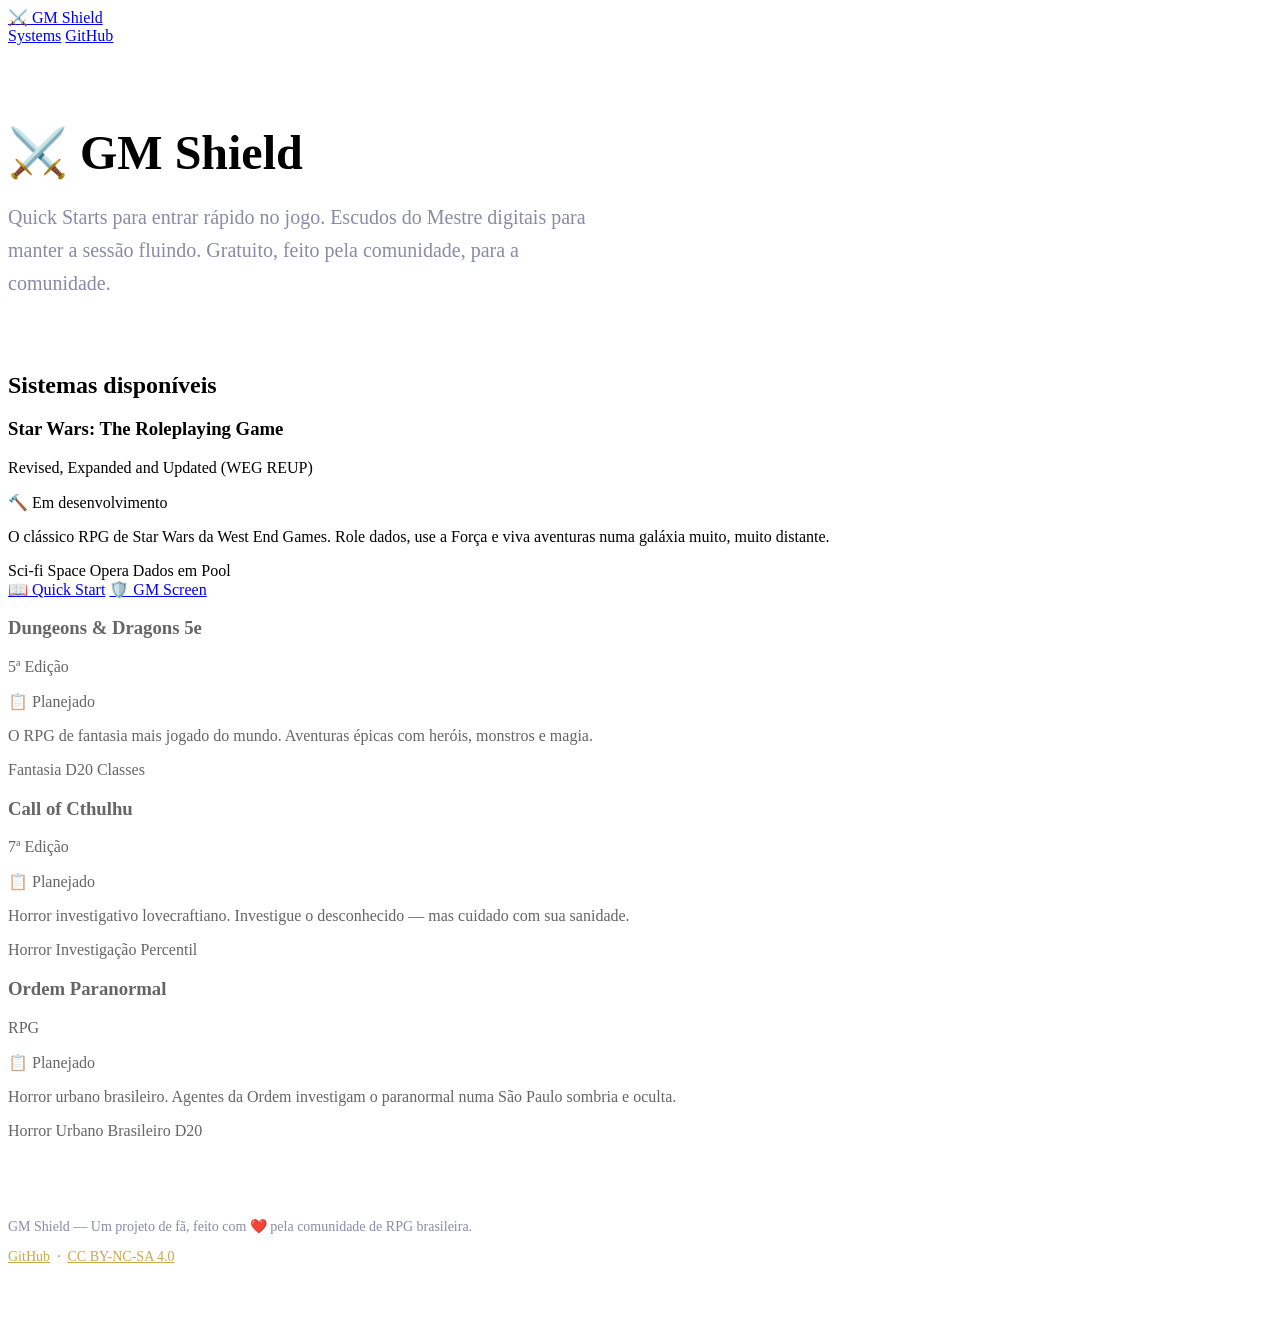
==== index.html @ 11c0fc9a "feat: complete project architecture — CSS design system, JS core, HTML templates, JSON schemas" ====
<!DOCTYPE html>
<html lang="pt-BR">
<head>
  <meta charset="UTF-8" />
  <meta name="viewport" content="width=device-width, initial-scale=1.0" />
  <meta name="description" content="GM Shield — Quick Starts e Escudos do Mestre digitais para sistemas de RPG. Gratuito, acessível e feito pela comunidade." />
  <title>GM Shield — Digital Toolkit for Game Masters</title>

  <!-- Base styles (loaded in order — do not reorder) -->
  <link rel="stylesheet" href="/css/base/reset.css" />
  <link rel="stylesheet" href="/css/base/variables.css" />
  <link rel="stylesheet" href="/css/base/typography.css" />
  <link rel="stylesheet" href="/css/base/layout.css" />

  <!-- Component styles -->
  <link rel="stylesheet" href="/css/components/navigation.css" />
  <link rel="stylesheet" href="/css/components/cards.css" />
  <link rel="stylesheet" href="/css/components/buttons.css" />
  <link rel="stylesheet" href="/css/components/print.css" />
</head>
<body>

  <!-- =====================================================================
       NAVIGATION
       ===================================================================== -->
  <nav class="nav" role="navigation" aria-label="Main navigation">
    <a href="/" class="nav__brand" aria-label="GM Shield home">
      <span class="nav__brand-icon" aria-hidden="true">⚔️</span>
      <span>GM Shield</span>
    </a>
    <div class="nav__links">
      <a href="/" class="nav__link nav__link--active" aria-current="page">Systems</a>
      <a href="https://github.com/ffgontijo/gmshield" class="nav__link" target="_blank" rel="noopener">GitHub</a>
    </div>
  </nav>

  <!-- =====================================================================
       MAIN CONTENT
       ===================================================================== -->
  <main class="main-content" id="main">
    <div class="container">

      <!-- Hero -->
      <header style="padding-block: var(--space-12) var(--space-8); max-width: var(--container-narrow);">
        <h1 style="font-size: var(--text-5xl); margin-bottom: var(--space-4);">⚔️ GM Shield</h1>
        <p style="font-size: var(--text-xl); color: var(--system-text-muted); max-width: 60ch; line-height: var(--leading-relaxed);">
          Quick Starts para entrar rápido no jogo. Escudos do Mestre digitais para manter a sessão fluindo.
          Gratuito, feito pela comunidade, para a comunidade.
        </p>
      </header>

      <!-- Section: Available systems -->
      <section aria-labelledby="systems-heading">
        <h2 id="systems-heading" class="label" style="margin-bottom: var(--space-4);">Sistemas disponíveis</h2>

        <div class="systems-grid" id="systems-grid">

          <!-- Star Wars WEG REUP — In Development -->
          <article class="system-card" data-system="star-wars-weg-reup">
            <header class="system-card__header">
              <div>
                <h3 class="system-card__name">Star Wars: The Roleplaying Game</h3>
                <p class="system-card__subtitle">Revised, Expanded and Updated (WEG REUP)</p>
              </div>
              <span class="status-badge status-badge--progress">🔨 Em desenvolvimento</span>
            </header>
            <p class="system-card__description">
              O clássico RPG de Star Wars da West End Games. Role dados, use a Força e viva aventuras numa galáxia muito, muito distante.
            </p>
            <div class="system-card__tags">
              <span class="system-card__tag">Sci-fi</span>
              <span class="system-card__tag">Space Opera</span>
              <span class="system-card__tag">Dados em Pool</span>
            </div>
            <footer class="system-card__actions">
              <a href="/systems/star-wars-weg-reup/quickstart.html" class="btn btn--primary btn--sm">📖 Quick Start</a>
              <a href="/systems/star-wars-weg-reup/gm-screen.html"  class="btn btn--secondary btn--sm">🛡️ GM Screen</a>
            </footer>
          </article>

          <!-- D&D 5e — Planned -->
          <article class="system-card" data-system="dnd5e" style="opacity: 0.6; pointer-events: none;">
            <header class="system-card__header">
              <div>
                <h3 class="system-card__name">Dungeons & Dragons 5e</h3>
                <p class="system-card__subtitle">5ª Edição</p>
              </div>
              <span class="status-badge status-badge--planned">📋 Planejado</span>
            </header>
            <p class="system-card__description">O RPG de fantasia mais jogado do mundo. Aventuras épicas com heróis, monstros e magia.</p>
            <div class="system-card__tags">
              <span class="system-card__tag">Fantasia</span>
              <span class="system-card__tag">D20</span>
              <span class="system-card__tag">Classes</span>
            </div>
          </article>

          <!-- Call of Cthulhu — Planned -->
          <article class="system-card" data-system="call-of-cthulhu" style="opacity: 0.6; pointer-events: none;">
            <header class="system-card__header">
              <div>
                <h3 class="system-card__name">Call of Cthulhu</h3>
                <p class="system-card__subtitle">7ª Edição</p>
              </div>
              <span class="status-badge status-badge--planned">📋 Planejado</span>
            </header>
            <p class="system-card__description">Horror investigativo lovecraftiano. Investigue o desconhecido — mas cuidado com sua sanidade.</p>
            <div class="system-card__tags">
              <span class="system-card__tag">Horror</span>
              <span class="system-card__tag">Investigação</span>
              <span class="system-card__tag">Percentil</span>
            </div>
          </article>

          <!-- Ordem Paranormal — Planned -->
          <article class="system-card" data-system="ordem-paranormal" style="opacity: 0.6; pointer-events: none;">
            <header class="system-card__header">
              <div>
                <h3 class="system-card__name">Ordem Paranormal</h3>
                <p class="system-card__subtitle">RPG</p>
              </div>
              <span class="status-badge status-badge--planned">📋 Planejado</span>
            </header>
            <p class="system-card__description">Horror urbano brasileiro. Agentes da Ordem investigam o paranormal numa São Paulo sombria e oculta.</p>
            <div class="system-card__tags">
              <span class="system-card__tag">Horror Urbano</span>
              <span class="system-card__tag">Brasileiro</span>
              <span class="system-card__tag">D20</span>
            </div>
          </article>

        </div>
      </section>

      <!-- Footer -->
      <footer style="padding-block: var(--space-16) var(--space-8); color: var(--system-text-muted); font-size: var(--text-sm);">
        <p>GM Shield — Um projeto de fã, feito com ❤️ pela comunidade de RPG brasileira.</p>
        <p style="margin-top: var(--space-2);">
          <a href="https://github.com/ffgontijo/gmshield" style="color: var(--system-primary);" target="_blank" rel="noopener">GitHub</a>
          &nbsp;·&nbsp;
          <a href="https://creativecommons.org/licenses/by-nc-sa/4.0/" style="color: var(--system-primary);" target="_blank" rel="noopener">CC BY-NC-SA 4.0</a>
        </p>
      </footer>

    </div>
  </main>

  <script type="module" src="/js/core/app.js"></script>
</body>
</html>
---- css/base/variables.css ----
/* ==========================================================================
   GM Shield — Design Tokens (CSS Custom Properties)

   This file defines ALL design tokens used across the project.
   No hardcoded color, spacing, or font value should appear in any other file.

   Structure:
   1. Global palette (raw colors, not for direct use)
   2. Semantic globals (light-agnostic tokens used on landing page)
   3. System theme tokens (overridden per system in css/systems/)
   4. Layout tokens
   5. Motion tokens
   ========================================================================== */

:root {

  /* -------------------------------------------------------------------------
     1. Global palette — raw values, used only to compose semantic tokens
     ------------------------------------------------------------------------- */

  --raw-black:       #000000;
  --raw-white:       #FFFFFF;

  /* Neutrals */
  --raw-gray-900:    #0D0D12;
  --raw-gray-850:    #131318;
  --raw-gray-800:    #1A1A24;
  --raw-gray-750:    #1F1F2C;
  --raw-gray-700:    #242433;
  --raw-gray-600:    #2E2E42;
  --raw-gray-500:    #42425E;
  --raw-gray-400:    #6060808;
  --raw-gray-300:    #8A8AA8;
  --raw-gray-200:    #B8B8D0;
  --raw-gray-100:    #E2E2EC;
  --raw-gray-50:     #F0F0F8;

  /* Brand gold — shield/medieval feel for the landing page */
  --raw-gold-900:    #3D2E00;
  --raw-gold-700:    #7A5C00;
  --raw-gold-500:    #C8A84B;
  --raw-gold-400:    #D9BC6A;
  --raw-gold-300:    #E8D090;
  --raw-gold-100:    #F5EBCC;

  /* Status colors */
  --raw-green:       #2D9E6A;
  --raw-yellow:      #D4A017;
  --raw-red:         #C0392B;

  /* -------------------------------------------------------------------------
     2. Semantic global tokens — landing page and shared UI
     These do NOT override system theme tokens.
     ------------------------------------------------------------------------- */

  /* Backgrounds */
  --color-bg:              var(--raw-gray-900);
  --color-bg-surface:      var(--raw-gray-800);
  --color-bg-elevated:     var(--raw-gray-700);
  --color-bg-overlay:      rgba(0, 0, 0, 0.6);

  /* Borders */
  --color-border:          rgba(255, 255, 255, 0.07);
  --color-border-strong:   rgba(255, 255, 255, 0.14);
  --color-border-focus:    var(--raw-gold-500);

  /* Text */
  --color-text:            var(--raw-gray-100);
  --color-text-secondary:  var(--raw-gray-300);
  --color-text-muted:      var(--raw-gray-500);
  --color-text-inverse:    var(--raw-gray-900);

  /* Accent (global — gold shield) */
  --color-accent:          var(--raw-gold-500);
  --color-accent-hover:    var(--raw-gold-400);
  --color-accent-subtle:   rgba(200, 168, 75, 0.12);
  --color-accent-text:     var(--raw-gold-300);

  /* Status */
  --color-status-active:   var(--raw-green);
  --color-status-pending:  var(--raw-yellow);
  --color-status-inactive: var(--raw-gray-500);

  /* -------------------------------------------------------------------------
     3. System theme tokens — overridden in css/systems/{system}.css
     These are the only tokens that system pages use for colors.
     ------------------------------------------------------------------------- */

  /* Default (fallback) — same as global gold */
  --system-primary:        var(--raw-gold-500);
  --system-primary-dark:   var(--raw-gold-700);
  --system-primary-glow:   rgba(200, 168, 75, 0.20);
  --system-secondary:      var(--raw-gray-800);
  --system-accent:         var(--raw-gold-300);

  --system-bg:             var(--raw-gray-900);
  --system-bg-card:        var(--raw-gray-800);
  --system-bg-panel:       var(--raw-gray-750);
  --system-bg-table-head:  var(--raw-gray-700);

  --system-text:           var(--raw-gray-100);
  --system-text-muted:     var(--raw-gray-300);
  --system-text-heading:   var(--raw-gold-400);
  --system-text-label:     var(--raw-gray-200);

  --system-border:         rgba(255, 255, 255, 0.07);
  --system-border-accent:  var(--raw-gold-500);
  --system-border-panel:   rgba(255, 255, 255, 0.10);

  /* -------------------------------------------------------------------------
     4. Typography tokens
     ------------------------------------------------------------------------- */

  /* Font families */
  --font-display:   'Cinzel', 'Palatino Linotype', serif;
  --font-body:      'Crimson Pro', 'Georgia', serif;
  --font-ui:        'Jost', 'Trebuchet MS', sans-serif;
  --font-mono:      'JetBrains Mono', 'Courier New', monospace;

  /* Type scale — minor third (1.25) */
  --text-2xs:   0.64rem;    /*  ~10px */
  --text-xs:    0.75rem;    /*  12px  */
  --text-sm:    0.875rem;   /*  14px  */
  --text-base:  1rem;       /*  16px  */
  --text-lg:    1.125rem;   /*  18px  */
  --text-xl:    1.25rem;    /*  20px  */
  --text-2xl:   1.5rem;     /*  24px  */
  --text-3xl:   1.875rem;   /*  30px  */
  --text-4xl:   2.25rem;    /*  36px  */
  --text-5xl:   3rem;       /*  48px  */
  --text-6xl:   3.75rem;    /*  60px  */

  /* Line heights */
  --leading-tight:   1.2;
  --leading-snug:    1.35;
  --leading-normal:  1.5;
  --leading-relaxed: 1.65;
  --leading-loose:   1.8;

  /* Letter spacing */
  --tracking-tight:  -0.02em;
  --tracking-normal:  0em;
  --tracking-wide:    0.04em;
  --tracking-wider:   0.08em;
  --tracking-widest:  0.16em;

  /* Font weights */
  --weight-normal:   400;
  --weight-medium:   500;
  --weight-semibold: 600;
  --weight-bold:     700;

  /* -------------------------------------------------------------------------
     5. Layout tokens
     ------------------------------------------------------------------------- */

  /* Spacing scale — 4px base unit */
  --space-px:    1px;
  --space-0-5:   0.125rem;  /*  2px  */
  --space-1:     0.25rem;   /*  4px  */
  --space-1-5:   0.375rem;  /*  6px  */
  --space-2:     0.5rem;    /*  8px  */
  --space-2-5:   0.625rem;  /* 10px  */
  --space-3:     0.75rem;   /* 12px  */
  --space-4:     1rem;      /* 16px  */
  --space-5:     1.25rem;   /* 20px  */
  --space-6:     1.5rem;    /* 24px  */
  --space-7:     1.75rem;   /* 28px  */
  --space-8:     2rem;      /* 32px  */
  --space-10:    2.5rem;    /* 40px  */
  --space-12:    3rem;      /* 48px  */
  --space-14:    3.5rem;    /* 56px  */
  --space-16:    4rem;      /* 64px  */
  --space-20:    5rem;      /* 80px  */
  --space-24:    6rem;      /* 96px  */
  --space-32:    8rem;      /* 128px */

  /* Container widths */
  --container-sm:   640px;
  --container-md:   768px;
  --container-lg:   1024px;
  --container-xl:   1280px;
  --container-2xl:  1400px;

  /* Border radius */
  --radius-sm:   2px;
  --radius-md:   4px;
  --radius-lg:   8px;
  --radius-xl:   12px;
  --radius-full: 9999px;

  /* Shadows */
  --shadow-sm:   0 1px 3px rgba(0,0,0,0.4), 0 1px 2px rgba(0,0,0,0.3);
  --shadow-md:   0 4px 12px rgba(0,0,0,0.5), 0 2px 4px rgba(0,0,0,0.3);
  --shadow-lg:   0 10px 30px rgba(0,0,0,0.6), 0 4px 8px rgba(0,0,0,0.4);
  --shadow-glow: 0 0 20px var(--system-primary-glow);

  /* Z-index scale */
  --z-base:     0;
  --z-raised:   10;
  --z-dropdown: 100;
  --z-sticky:   200;
  --z-modal:    300;
  --z-toast:    400;

  /* -------------------------------------------------------------------------
     6. Motion tokens
     ------------------------------------------------------------------------- */

  --ease-out:      cubic-bezier(0.16, 1, 0.3, 1);
  --ease-in:       cubic-bezier(0.4, 0, 1, 1);
  --ease-in-out:   cubic-bezier(0.4, 0, 0.2, 1);

  --duration-fast:   120ms;
  --duration-base:   200ms;
  --duration-slow:   350ms;
  --duration-slower: 500ms;

  --transition-fast:  var(--duration-fast) var(--ease-out);
  --transition-base:  var(--duration-base) var(--ease-out);
  --transition-slow:  var(--duration-slow) var(--ease-out);

  /* -------------------------------------------------------------------------
     7. GM Screen layout tokens
     ------------------------------------------------------------------------- */

  --gm-screen-columns:      3;
  --gm-screen-panel-gap:    var(--space-3);
  --gm-screen-panel-min-w:  280px;

}

/* Tablet overrides */
@media (max-width: 1024px) {
  :root {
    --gm-screen-columns: 2;
  }
}

/* Mobile overrides */
@media (max-width: 640px) {
  :root {
    --gm-screen-columns: 1;
    --text-5xl: 2.5rem;
    --text-4xl: 2rem;
  }
}
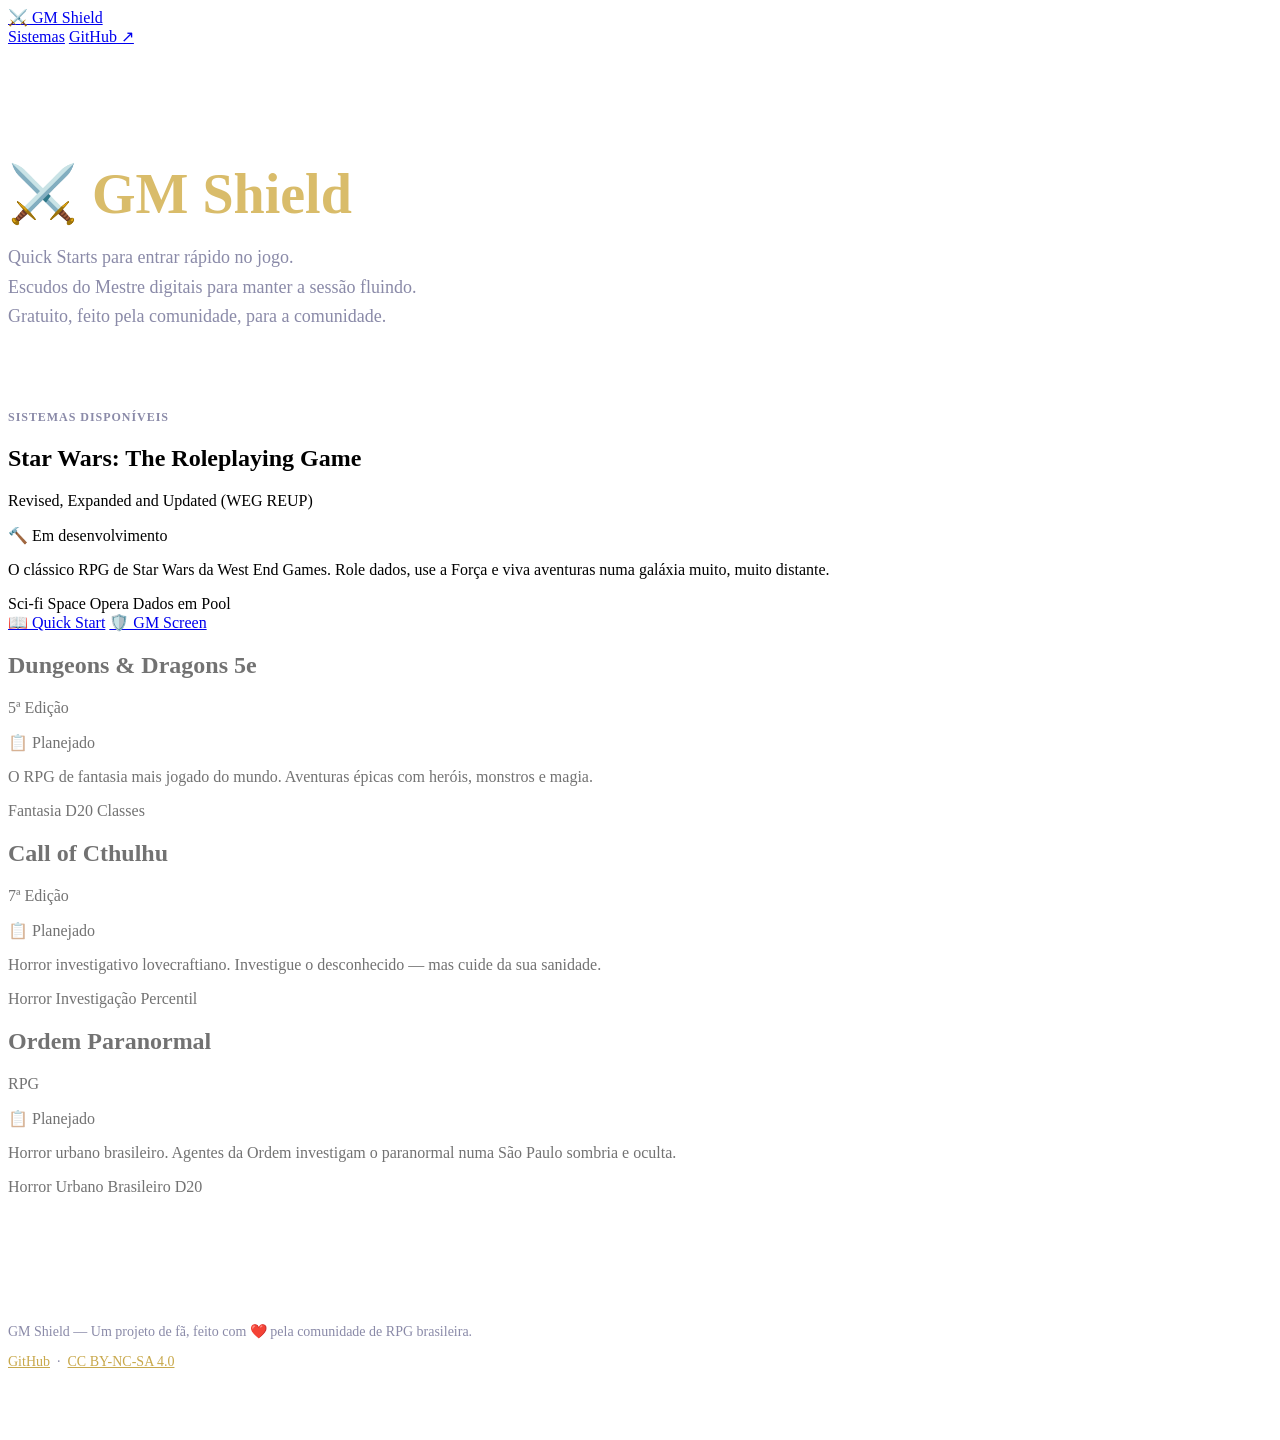
==== commit 8383efba: "feat: complete project structure — CSS design system, JS core, HTML templates" ====
--- a/index.html
+++ b/index.html
@@ -6,88 +6,147 @@
   <meta name="description" content="GM Shield — Quick Starts e Escudos do Mestre digitais para sistemas de RPG. Gratuito, acessível e feito pela comunidade." />
   <title>GM Shield — Digital Toolkit for Game Masters</title>
 
-  <!-- Base styles (loaded in order — do not reorder) -->
+  <!-- Paths com / absoluto: funcionam em qualquer página do domínio -->
   <link rel="stylesheet" href="/css/base/reset.css" />
   <link rel="stylesheet" href="/css/base/variables.css" />
   <link rel="stylesheet" href="/css/base/typography.css" />
   <link rel="stylesheet" href="/css/base/layout.css" />
-
-  <!-- Component styles -->
   <link rel="stylesheet" href="/css/components/navigation.css" />
   <link rel="stylesheet" href="/css/components/cards.css" />
   <link rel="stylesheet" href="/css/components/buttons.css" />
   <link rel="stylesheet" href="/css/components/print.css" />
+
+  <style>
+    /* --------------------------------------------------------
+       Estilos inline só para a home page — não polui o CSS global
+       -------------------------------------------------------- */
+    .hero {
+      padding-block: 5rem 3rem;
+      max-width: 640px;
+    }
+    .hero__title {
+      font-size: clamp(2.5rem, 6vw, 3.5rem);
+      font-weight: 700;
+      color: var(--system-text-heading);
+      line-height: 1.1;
+      margin-bottom: 1rem;
+    }
+    .hero__subtitle {
+      font-size: 1.125rem;
+      color: var(--system-text-muted);
+      line-height: 1.65;
+      max-width: 52ch;
+    }
+    .section-label {
+      font-size: 0.75rem;
+      font-weight: 600;
+      letter-spacing: 0.08em;
+      text-transform: uppercase;
+      color: var(--system-text-muted);
+      margin-bottom: 1.25rem;
+    }
+    .systems-section { padding-bottom: 4rem; }
+    .site-footer {
+      padding-block: 3rem;
+      border-top: 1px solid var(--system-border);
+      color: var(--system-text-muted);
+      font-size: 0.875rem;
+    }
+    .site-footer a {
+      color: var(--system-primary);
+      transition: opacity 150ms ease;
+    }
+    .site-footer a:hover { opacity: 0.8; }
+  </style>
 </head>
 <body>
 
-  <!-- =====================================================================
-       NAVIGATION
-       ===================================================================== -->
-  <nav class="nav" role="navigation" aria-label="Main navigation">
-    <a href="/" class="nav__brand" aria-label="GM Shield home">
+  <!-- ============================================================
+       NAVEGAÇÃO PRINCIPAL
+       Usar paths /absolutos — funciona em qualquer subpágina
+       ============================================================ -->
+  <nav class="nav" role="navigation" aria-label="Navegação principal">
+    <a href="/" class="nav__brand" aria-label="GM Shield — página inicial">
       <span class="nav__brand-icon" aria-hidden="true">⚔️</span>
       <span>GM Shield</span>
     </a>
     <div class="nav__links">
-      <a href="/" class="nav__link nav__link--active" aria-current="page">Systems</a>
-      <a href="https://github.com/ffgontijo/gmshield" class="nav__link" target="_blank" rel="noopener">GitHub</a>
+      <a href="/" class="nav__link" aria-current="page">Sistemas</a>
+      <a href="https://github.com/ffgontijo/gmshield" class="nav__link"
+         target="_blank" rel="noopener noreferrer">GitHub ↗</a>
     </div>
   </nav>
 
-  <!-- =====================================================================
-       MAIN CONTENT
-       ===================================================================== -->
+  <!-- ============================================================
+       CONTEÚDO PRINCIPAL
+       ============================================================ -->
   <main class="main-content" id="main">
     <div class="container">
 
       <!-- Hero -->
-      <header style="padding-block: var(--space-12) var(--space-8); max-width: var(--container-narrow);">
-        <h1 style="font-size: var(--text-5xl); margin-bottom: var(--space-4);">⚔️ GM Shield</h1>
-        <p style="font-size: var(--text-xl); color: var(--system-text-muted); max-width: 60ch; line-height: var(--leading-relaxed);">
-          Quick Starts para entrar rápido no jogo. Escudos do Mestre digitais para manter a sessão fluindo.
+      <header class="hero">
+        <h1 class="hero__title">⚔️ GM Shield</h1>
+        <p class="hero__subtitle">
+          Quick Starts para entrar rápido no jogo.<br>
+          Escudos do Mestre digitais para manter a sessão fluindo.<br>
           Gratuito, feito pela comunidade, para a comunidade.
         </p>
       </header>
 
-      <!-- Section: Available systems -->
-      <section aria-labelledby="systems-heading">
-        <h2 id="systems-heading" class="label" style="margin-bottom: var(--space-4);">Sistemas disponíveis</h2>
-
-        <div class="systems-grid" id="systems-grid">
-
-          <!-- Star Wars WEG REUP — In Development -->
-          <article class="system-card" data-system="star-wars-weg-reup">
-            <header class="system-card__header">
-              <div>
-                <h3 class="system-card__name">Star Wars: The Roleplaying Game</h3>
+      <!-- Grid de sistemas -->
+      <section class="systems-section" aria-labelledby="systems-heading">
+        <p class="section-label" id="systems-heading">Sistemas disponíveis</p>
+
+        <div class="systems-grid">
+
+          <!-- ------------------------------------------------
+               STAR WARS WEG REUP — Em desenvolvimento
+               Links /absolutos — funcionam de qualquer profundidade
+               ------------------------------------------------ -->
+          <article class="system-card">
+            <header class="system-card__header">
+              <div>
+                <h2 class="system-card__name">Star Wars: The Roleplaying Game</h2>
                 <p class="system-card__subtitle">Revised, Expanded and Updated (WEG REUP)</p>
               </div>
               <span class="status-badge status-badge--progress">🔨 Em desenvolvimento</span>
             </header>
-            <p class="system-card__description">
-              O clássico RPG de Star Wars da West End Games. Role dados, use a Força e viva aventuras numa galáxia muito, muito distante.
-            </p>
+
+            <p class="system-card__description">
+              O clássico RPG de Star Wars da West End Games. Role dados, use a Força
+              e viva aventuras numa galáxia muito, muito distante.
+            </p>
+
             <div class="system-card__tags">
               <span class="system-card__tag">Sci-fi</span>
               <span class="system-card__tag">Space Opera</span>
               <span class="system-card__tag">Dados em Pool</span>
             </div>
+
             <footer class="system-card__actions">
-              <a href="/systems/star-wars-weg-reup/quickstart.html" class="btn btn--primary btn--sm">📖 Quick Start</a>
-              <a href="/systems/star-wars-weg-reup/gm-screen.html"  class="btn btn--secondary btn--sm">🛡️ GM Screen</a>
+              <!-- /absoluto: funciona em index.html E em qualquer subpágina -->
+              <a href="/systems/star-wars-weg-reup/quickstart.html"
+                 class="btn btn--primary btn--sm">📖 Quick Start</a>
+              <a href="/systems/star-wars-weg-reup/gm-screen.html"
+                 class="btn btn--secondary btn--sm">🛡️ GM Screen</a>
             </footer>
           </article>
 
-          <!-- D&D 5e — Planned -->
-          <article class="system-card" data-system="dnd5e" style="opacity: 0.6; pointer-events: none;">
-            <header class="system-card__header">
-              <div>
-                <h3 class="system-card__name">Dungeons & Dragons 5e</h3>
+          <!-- ------------------------------------------------
+               DUNGEONS & DRAGONS 5E — Planejado
+               ------------------------------------------------ -->
+          <article class="system-card" aria-disabled="true"
+                   style="opacity:0.55; pointer-events:none; cursor:default;">
+            <header class="system-card__header">
+              <div>
+                <h2 class="system-card__name">Dungeons &amp; Dragons 5e</h2>
                 <p class="system-card__subtitle">5ª Edição</p>
               </div>
               <span class="status-badge status-badge--planned">📋 Planejado</span>
             </header>
-            <p class="system-card__description">O RPG de fantasia mais jogado do mundo. Aventuras épicas com heróis, monstros e magia.</p>
+            <p class="system-card__description">
+              O RPG de fantasia mais jogado do mundo. Aventuras épicas com heróis, monstros e magia.
+            </p>
             <div class="system-card__tags">
               <span class="system-card__tag">Fantasia</span>
               <span class="system-card__tag">D20</span>
@@ -95,16 +154,21 @@
             </div>
           </article>
 
-          <!-- Call of Cthulhu — Planned -->
-          <article class="system-card" data-system="call-of-cthulhu" style="opacity: 0.6; pointer-events: none;">
-            <header class="system-card__header">
-              <div>
-                <h3 class="system-card__name">Call of Cthulhu</h3>
+          <!-- ------------------------------------------------
+               CALL OF CTHULHU — Planejado
+               ------------------------------------------------ -->
+          <article class="system-card" aria-disabled="true"
+                   style="opacity:0.55; pointer-events:none; cursor:default;">
+            <header class="system-card__header">
+              <div>
+                <h2 class="system-card__name">Call of Cthulhu</h2>
                 <p class="system-card__subtitle">7ª Edição</p>
               </div>
               <span class="status-badge status-badge--planned">📋 Planejado</span>
             </header>
-            <p class="system-card__description">Horror investigativo lovecraftiano. Investigue o desconhecido — mas cuidado com sua sanidade.</p>
+            <p class="system-card__description">
+              Horror investigativo lovecraftiano. Investigue o desconhecido — mas cuide da sua sanidade.
+            </p>
             <div class="system-card__tags">
               <span class="system-card__tag">Horror</span>
               <span class="system-card__tag">Investigação</span>
@@ -112,16 +176,22 @@
             </div>
           </article>
 
-          <!-- Ordem Paranormal — Planned -->
-          <article class="system-card" data-system="ordem-paranormal" style="opacity: 0.6; pointer-events: none;">
-            <header class="system-card__header">
-              <div>
-                <h3 class="system-card__name">Ordem Paranormal</h3>
+          <!-- ------------------------------------------------
+               ORDEM PARANORMAL — Planejado
+               ------------------------------------------------ -->
+          <article class="system-card" aria-disabled="true"
+                   style="opacity:0.55; pointer-events:none; cursor:default;">
+            <header class="system-card__header">
+              <div>
+                <h2 class="system-card__name">Ordem Paranormal</h2>
                 <p class="system-card__subtitle">RPG</p>
               </div>
               <span class="status-badge status-badge--planned">📋 Planejado</span>
             </header>
-            <p class="system-card__description">Horror urbano brasileiro. Agentes da Ordem investigam o paranormal numa São Paulo sombria e oculta.</p>
+            <p class="system-card__description">
+              Horror urbano brasileiro. Agentes da Ordem investigam o paranormal
+              numa São Paulo sombria e oculta.
+            </p>
             <div class="system-card__tags">
               <span class="system-card__tag">Horror Urbano</span>
               <span class="system-card__tag">Brasileiro</span>
@@ -129,22 +199,26 @@
             </div>
           </article>
 
-        </div>
+        </div><!-- .systems-grid -->
       </section>
 
       <!-- Footer -->
-      <footer style="padding-block: var(--space-16) var(--space-8); color: var(--system-text-muted); font-size: var(--text-sm);">
+      <footer class="site-footer">
         <p>GM Shield — Um projeto de fã, feito com ❤️ pela comunidade de RPG brasileira.</p>
-        <p style="margin-top: var(--space-2);">
-          <a href="https://github.com/ffgontijo/gmshield" style="color: var(--system-primary);" target="_blank" rel="noopener">GitHub</a>
+        <p style="margin-top:0.5rem;">
+          <a href="https://github.com/ffgontijo/gmshield"
+             target="_blank" rel="noopener noreferrer">GitHub</a>
           &nbsp;·&nbsp;
-          <a href="https://creativecommons.org/licenses/by-nc-sa/4.0/" style="color: var(--system-primary);" target="_blank" rel="noopener">CC BY-NC-SA 4.0</a>
+          <a href="https://creativecommons.org/licenses/by-nc-sa/4.0/"
+             target="_blank" rel="noopener noreferrer">CC BY-NC-SA 4.0</a>
         </p>
       </footer>
 
-    </div>
+    </div><!-- .container -->
   </main>
 
+  <!-- JS com /absoluto — mesmo padrão dos CSS -->
   <script type="module" src="/js/core/app.js"></script>
+
 </body>
-</html>
+</html>
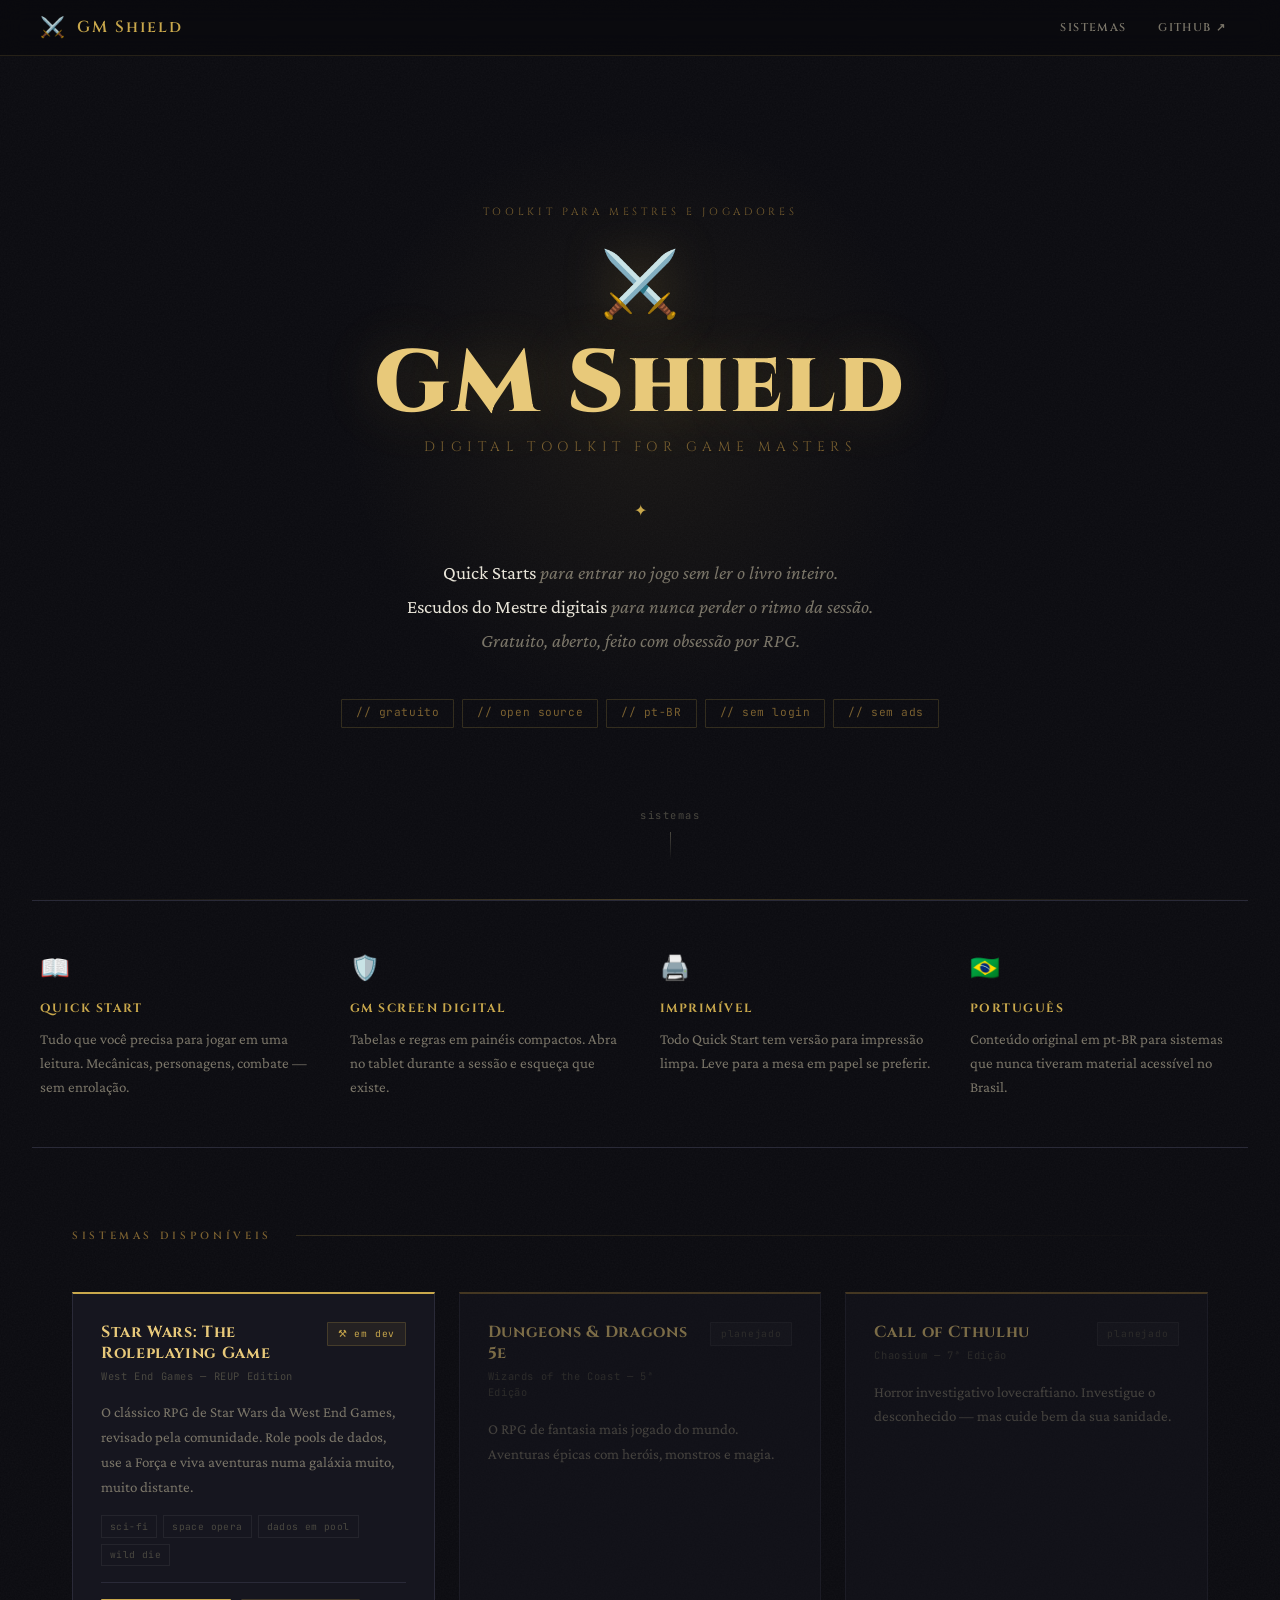
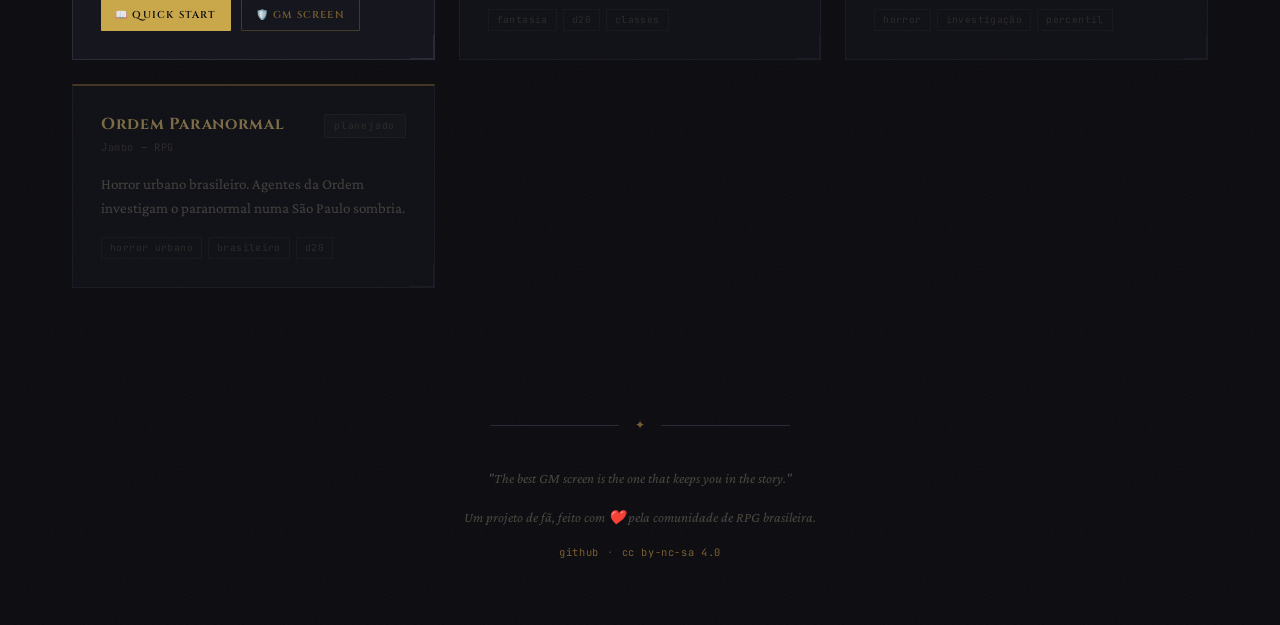
==== commit 2fd90561: "feat: redesign landing page — epic grimoire aesthetic" ====
--- a/index.html
+++ b/index.html
@@ -3,222 +3,765 @@
 <head>
   <meta charset="UTF-8" />
   <meta name="viewport" content="width=device-width, initial-scale=1.0" />
-  <meta name="description" content="GM Shield — Quick Starts e Escudos do Mestre digitais para sistemas de RPG. Gratuito, acessível e feito pela comunidade." />
+  <meta name="description" content="GM Shield — Quick Starts e Escudos do Mestre digitais para sistemas de RPG. Gratuito, feito pela comunidade." />
   <title>GM Shield — Digital Toolkit for Game Masters</title>
 
-  <!-- Paths com / absoluto: funcionam em qualquer página do domínio -->
+  <link rel="preconnect" href="https://fonts.googleapis.com" />
+  <link rel="preconnect" href="https://fonts.gstatic.com" crossorigin />
+  <link href="https://fonts.googleapis.com/css2?family=Cinzel:wght@400;600;700;900&family=Crimson+Pro:ital,wght@0,300;0,400;0,600;1,300;1,400&family=JetBrains+Mono:wght@400;500&display=swap" rel="stylesheet" />
+
   <link rel="stylesheet" href="/css/base/reset.css" />
   <link rel="stylesheet" href="/css/base/variables.css" />
-  <link rel="stylesheet" href="/css/base/typography.css" />
   <link rel="stylesheet" href="/css/base/layout.css" />
-  <link rel="stylesheet" href="/css/components/navigation.css" />
-  <link rel="stylesheet" href="/css/components/cards.css" />
   <link rel="stylesheet" href="/css/components/buttons.css" />
   <link rel="stylesheet" href="/css/components/print.css" />
 
   <style>
-    /* --------------------------------------------------------
-       Estilos inline só para a home page — não polui o CSS global
-       -------------------------------------------------------- */
+    /* ============================================================
+       GM SHIELD — HOME PAGE STYLES
+       Tema: grimório épico + terminal de sessão
+       ============================================================ */
+
+    :root {
+      --gold:        #C9A84C;
+      --gold-light:  #E8C97A;
+      --gold-dim:    #7A6030;
+      --ink:         #0A0A0F;
+      --ink-mid:     #12121A;
+      --ink-card:    #16161F;
+      --ink-border:  #2A2A38;
+      --ink-hover:   #1E1E2A;
+      --text-primary: #E8E4D8;
+      --text-muted:   #7A7568;
+      --text-dim:     #4A4840;
+      --red-dim:      #7A2020;
+      --font-display: 'Cinzel', serif;
+      --font-body:    'Crimson Pro', Georgia, serif;
+      --font-mono:    'JetBrains Mono', monospace;
+    }
+
+    *, *::before, *::after { box-sizing: border-box; margin: 0; padding: 0; }
+
+    html { font-size: 16px; scroll-behavior: smooth; }
+
+    body {
+      background-color: var(--ink);
+      color: var(--text-primary);
+      font-family: var(--font-body);
+      font-size: 1.0625rem;
+      line-height: 1.6;
+      min-height: 100vh;
+      overflow-x: hidden;
+      /* Noise texture overlay */
+      background-image:
+        url("data:image/svg+xml,%3Csvg xmlns='http://www.w3.org/2000/svg' width='200' height='200'%3E%3Cfilter id='n'%3E%3CfeTurbulence type='fractalNoise' baseFrequency='0.65' numOctaves='3' stitchTiles='stitch'/%3E%3CfeColorMatrix type='saturate' values='0'/%3E%3C/filter%3E%3Crect width='200' height='200' filter='url(%23n)' opacity='0.04'/%3E%3C/svg%3E");
+    }
+
+    /* ── NAVIGATION ────────────────────────────────────────── */
+    .nav {
+      position: fixed;
+      top: 0; left: 0; right: 0;
+      z-index: 100;
+      display: flex;
+      align-items: center;
+      justify-content: space-between;
+      padding: 0 2.5rem;
+      height: 56px;
+      background: rgba(10,10,15,0.85);
+      backdrop-filter: blur(12px);
+      border-bottom: 1px solid rgba(201,168,76,0.15);
+    }
+
+    .nav__brand {
+      display: flex;
+      align-items: center;
+      gap: 0.625rem;
+      font-family: var(--font-display);
+      font-size: 1rem;
+      font-weight: 600;
+      letter-spacing: 0.12em;
+      color: var(--gold);
+      text-decoration: none;
+    }
+
+    .nav__brand-glyph {
+      font-size: 1.25rem;
+      opacity: 0.9;
+    }
+
+    .nav__links {
+      display: flex;
+      align-items: center;
+      gap: 0.25rem;
+    }
+
+    .nav__link {
+      padding: 0.375rem 0.875rem;
+      font-family: var(--font-display);
+      font-size: 0.7rem;
+      font-weight: 600;
+      letter-spacing: 0.12em;
+      text-transform: uppercase;
+      color: var(--text-muted);
+      text-decoration: none;
+      border-radius: 2px;
+      transition: color 150ms ease;
+    }
+
+    .nav__link:hover { color: var(--gold-light); }
+
+    /* ── HERO ────────────────────────────────────────────────── */
     .hero {
-      padding-block: 5rem 3rem;
-      max-width: 640px;
-    }
+      position: relative;
+      min-height: 100vh;
+      display: flex;
+      flex-direction: column;
+      align-items: center;
+      justify-content: center;
+      text-align: center;
+      padding: 6rem 2rem 4rem;
+      overflow: hidden;
+    }
+
+    /* Radial glow behind title */
+    .hero::before {
+      content: '';
+      position: absolute;
+      top: 50%; left: 50%;
+      transform: translate(-50%, -55%);
+      width: 600px; height: 600px;
+      background: radial-gradient(ellipse, rgba(201,168,76,0.07) 0%, transparent 70%);
+      pointer-events: none;
+    }
+
+    /* Horizontal rule decorations */
+    .hero::after {
+      content: '';
+      position: absolute;
+      bottom: 0; left: 0; right: 0;
+      height: 1px;
+      background: linear-gradient(90deg, transparent, rgba(201,168,76,0.3), transparent);
+    }
+
+    .hero__ornament {
+      font-family: var(--font-display);
+      font-size: 0.65rem;
+      letter-spacing: 0.35em;
+      text-transform: uppercase;
+      color: var(--gold-dim);
+      margin-bottom: 2rem;
+      animation: fadeSlideUp 0.8s ease both;
+    }
+
+    .hero__shield {
+      font-size: 4rem;
+      line-height: 1;
+      margin-bottom: 1.5rem;
+      animation: fadeSlideUp 0.9s ease 0.1s both;
+      filter: drop-shadow(0 0 24px rgba(201,168,76,0.3));
+    }
+
     .hero__title {
-      font-size: clamp(2.5rem, 6vw, 3.5rem);
+      font-family: var(--font-display);
+      font-size: clamp(3rem, 8vw, 5.5rem);
+      font-weight: 900;
+      letter-spacing: 0.04em;
+      color: var(--gold-light);
+      line-height: 1;
+      margin-bottom: 0.5rem;
+      animation: fadeSlideUp 1s ease 0.15s both;
+      text-shadow: 0 0 60px rgba(201,168,76,0.2);
+    }
+
+    .hero__title-sub {
+      font-family: var(--font-display);
+      font-size: clamp(0.7rem, 1.5vw, 0.85rem);
+      font-weight: 400;
+      letter-spacing: 0.4em;
+      text-transform: uppercase;
+      color: var(--gold-dim);
+      margin-bottom: 2.5rem;
+      animation: fadeSlideUp 1s ease 0.2s both;
+    }
+
+    .hero__divider {
+      display: flex;
+      align-items: center;
+      gap: 1rem;
+      margin-bottom: 2rem;
+      animation: fadeSlideUp 1s ease 0.25s both;
+    }
+
+    .hero__divider-line {
+      flex: 1;
+      max-width: 80px;
+      height: 1px;
+      background: linear-gradient(90deg, transparent, var(--gold-dim));
+    }
+
+    .hero__divider-line:last-child {
+      background: linear-gradient(270deg, transparent, var(--gold-dim));
+    }
+
+    .hero__divider-glyph {
+      color: var(--gold);
+      font-size: 1rem;
+    }
+
+    .hero__desc {
+      font-family: var(--font-body);
+      font-size: clamp(1rem, 2vw, 1.1875rem);
+      font-style: italic;
+      color: var(--text-muted);
+      max-width: 52ch;
+      line-height: 1.8;
+      animation: fadeSlideUp 1s ease 0.3s both;
+    }
+
+    .hero__desc em {
+      color: var(--text-primary);
+      font-style: normal;
+    }
+
+    .hero__tags {
+      display: flex;
+      flex-wrap: wrap;
+      justify-content: center;
+      gap: 0.5rem;
+      margin-top: 2.5rem;
+      animation: fadeSlideUp 1s ease 0.4s both;
+    }
+
+    .hero__tag {
+      padding: 0.3rem 0.875rem;
+      font-family: var(--font-mono);
+      font-size: 0.7rem;
+      letter-spacing: 0.05em;
+      color: var(--gold-dim);
+      border: 1px solid rgba(201,168,76,0.2);
+      border-radius: 1px;
+    }
+
+    .scroll-hint {
+      position: absolute;
+      bottom: 2.5rem;
+      left: 50%;
+      transform: translateX(-50%);
+      display: flex;
+      flex-direction: column;
+      align-items: center;
+      gap: 0.5rem;
+      font-family: var(--font-mono);
+      font-size: 0.65rem;
+      letter-spacing: 0.15em;
+      color: var(--text-dim);
+      animation: fadeSlideUp 1s ease 0.6s both;
+    }
+
+    .scroll-hint__arrow {
+      width: 1px;
+      height: 28px;
+      background: linear-gradient(180deg, var(--text-dim), transparent);
+      animation: scrollPulse 2s ease-in-out infinite;
+    }
+
+    /* ── SECTION: SYSTEMS ───────────────────────────────────── */
+    .section {
+      padding: 5rem 2rem;
+      max-width: 1200px;
+      margin: 0 auto;
+    }
+
+    .section__header {
+      display: flex;
+      align-items: center;
+      gap: 1.5rem;
+      margin-bottom: 3rem;
+    }
+
+    .section__label {
+      font-family: var(--font-display);
+      font-size: 0.65rem;
+      font-weight: 600;
+      letter-spacing: 0.35em;
+      text-transform: uppercase;
+      color: var(--gold-dim);
+      white-space: nowrap;
+    }
+
+    .section__rule {
+      flex: 1;
+      height: 1px;
+      background: linear-gradient(90deg, rgba(201,168,76,0.2), transparent);
+    }
+
+    /* ── SYSTEM CARDS ───────────────────────────────────────── */
+    .systems-grid {
+      display: grid;
+      grid-template-columns: repeat(auto-fill, minmax(300px, 1fr));
+      gap: 1.5rem;
+    }
+
+    .card {
+      position: relative;
+      background: var(--ink-card);
+      border: 1px solid var(--ink-border);
+      border-top: 2px solid var(--gold-dim);
+      padding: 1.75rem;
+      display: flex;
+      flex-direction: column;
+      gap: 1rem;
+      transition: border-color 250ms ease, transform 250ms ease, box-shadow 250ms ease;
+      cursor: pointer;
+      text-decoration: none;
+      color: inherit;
+    }
+
+    .card:hover {
+      border-color: var(--gold);
+      border-top-color: var(--gold);
+      transform: translateY(-3px);
+      box-shadow: 0 12px 40px rgba(0,0,0,0.5), 0 0 0 1px rgba(201,168,76,0.1);
+    }
+
+    .card--active { border-top-color: var(--gold); }
+
+    .card--planned {
+      opacity: 0.5;
+      cursor: default;
+      pointer-events: none;
+    }
+
+    /* Corner ornament */
+    .card::before {
+      content: '';
+      position: absolute;
+      bottom: 0; right: 0;
+      width: 24px; height: 24px;
+      border-bottom: 1px solid var(--ink-border);
+      border-right: 1px solid var(--ink-border);
+      transition: border-color 250ms ease;
+    }
+
+    .card:hover::before { border-color: var(--gold-dim); }
+
+    .card__meta {
+      display: flex;
+      align-items: flex-start;
+      justify-content: space-between;
+      gap: 0.75rem;
+    }
+
+    .card__system-name {
+      font-family: var(--font-display);
+      font-size: 1rem;
       font-weight: 700;
-      color: var(--system-text-heading);
-      line-height: 1.1;
+      letter-spacing: 0.04em;
+      color: var(--gold-light);
+      line-height: 1.3;
+    }
+
+    .card__subtitle {
+      font-family: var(--font-mono);
+      font-size: 0.65rem;
+      letter-spacing: 0.06em;
+      color: var(--text-dim);
+      margin-top: 0.25rem;
+    }
+
+    .card__badge {
+      display: inline-flex;
+      align-items: center;
+      gap: 0.35rem;
+      padding: 0.2rem 0.6rem;
+      font-family: var(--font-mono);
+      font-size: 0.6rem;
+      letter-spacing: 0.08em;
+      white-space: nowrap;
+      flex-shrink: 0;
+      border-radius: 1px;
+    }
+
+    .card__badge--wip {
+      color: #C9A84C;
+      background: rgba(201,168,76,0.08);
+      border: 1px solid rgba(201,168,76,0.2);
+    }
+
+    .card__badge--planned {
+      color: var(--text-dim);
+      background: rgba(255,255,255,0.03);
+      border: 1px solid rgba(255,255,255,0.07);
+    }
+
+    .card__desc {
+      font-family: var(--font-body);
+      font-size: 0.9375rem;
+      color: var(--text-muted);
+      line-height: 1.65;
+      flex: 1;
+    }
+
+    .card__tags {
+      display: flex;
+      flex-wrap: wrap;
+      gap: 0.375rem;
+    }
+
+    .card__tag {
+      padding: 0.15rem 0.5rem;
+      font-family: var(--font-mono);
+      font-size: 0.6rem;
+      letter-spacing: 0.04em;
+      color: var(--text-dim);
+      border: 1px solid rgba(255,255,255,0.06);
+    }
+
+    .card__actions {
+      display: flex;
+      gap: 0.625rem;
+      padding-top: 1rem;
+      border-top: 1px solid var(--ink-border);
+    }
+
+    .card__btn {
+      display: inline-flex;
+      align-items: center;
+      gap: 0.4rem;
+      padding: 0.45rem 0.875rem;
+      font-family: var(--font-display);
+      font-size: 0.625rem;
+      font-weight: 600;
+      letter-spacing: 0.12em;
+      text-transform: uppercase;
+      text-decoration: none;
+      border-radius: 1px;
+      transition: all 150ms ease;
+    }
+
+    .card__btn--primary {
+      color: var(--ink);
+      background: var(--gold);
+    }
+
+    .card__btn--primary:hover {
+      background: var(--gold-light);
+    }
+
+    .card__btn--secondary {
+      color: var(--gold-dim);
+      border: 1px solid rgba(201,168,76,0.25);
+    }
+
+    .card__btn--secondary:hover {
+      color: var(--gold);
+      border-color: rgba(201,168,76,0.5);
+      background: rgba(201,168,76,0.05);
+    }
+
+    /* ── ABOUT STRIP ────────────────────────────────────────── */
+    .about-strip {
+      border-top: 1px solid var(--ink-border);
+      border-bottom: 1px solid var(--ink-border);
+      margin: 0 2rem;
+      padding: 3rem 0;
+    }
+
+    .about-strip__inner {
+      max-width: 1200px;
+      margin: 0 auto;
+      display: grid;
+      grid-template-columns: repeat(auto-fit, minmax(220px, 1fr));
+      gap: 2.5rem;
+    }
+
+    .feature {
+      display: flex;
+      flex-direction: column;
+      gap: 0.5rem;
+    }
+
+    .feature__icon {
+      font-size: 1.5rem;
+      margin-bottom: 0.25rem;
+    }
+
+    .feature__title {
+      font-family: var(--font-display);
+      font-size: 0.75rem;
+      font-weight: 700;
+      letter-spacing: 0.12em;
+      text-transform: uppercase;
+      color: var(--gold);
+    }
+
+    .feature__desc {
+      font-family: var(--font-body);
+      font-size: 0.9375rem;
+      color: var(--text-muted);
+      line-height: 1.6;
+    }
+
+    /* ── FOOTER ─────────────────────────────────────────────── */
+    .footer {
+      padding: 3rem 2rem 4rem;
+      text-align: center;
+    }
+
+    .footer__divider {
+      display: flex;
+      align-items: center;
+      gap: 1rem;
+      max-width: 300px;
+      margin: 0 auto 2rem;
+    }
+
+    .footer__divider-line {
+      flex: 1;
+      height: 1px;
+      background: var(--ink-border);
+    }
+
+    .footer__divider-glyph {
+      color: var(--gold-dim);
+      font-size: 0.75rem;
+    }
+
+    .footer__text {
+      font-family: var(--font-body);
+      font-style: italic;
+      font-size: 0.875rem;
+      color: var(--text-dim);
       margin-bottom: 1rem;
     }
-    .hero__subtitle {
-      font-size: 1.125rem;
-      color: var(--system-text-muted);
-      line-height: 1.65;
-      max-width: 52ch;
-    }
-    .section-label {
-      font-size: 0.75rem;
-      font-weight: 600;
-      letter-spacing: 0.08em;
-      text-transform: uppercase;
-      color: var(--system-text-muted);
-      margin-bottom: 1.25rem;
-    }
-    .systems-section { padding-bottom: 4rem; }
-    .site-footer {
-      padding-block: 3rem;
-      border-top: 1px solid var(--system-border);
-      color: var(--system-text-muted);
-      font-size: 0.875rem;
-    }
-    .site-footer a {
-      color: var(--system-primary);
-      transition: opacity 150ms ease;
-    }
-    .site-footer a:hover { opacity: 0.8; }
+
+    .footer__links {
+      display: flex;
+      justify-content: center;
+      align-items: center;
+      gap: 0.5rem;
+      font-family: var(--font-mono);
+      font-size: 0.65rem;
+      letter-spacing: 0.06em;
+      color: var(--text-dim);
+    }
+
+    .footer__link {
+      color: var(--gold-dim);
+      text-decoration: none;
+      transition: color 150ms ease;
+    }
+
+    .footer__link:hover { color: var(--gold); }
+
+    /* ── ANIMATIONS ─────────────────────────────────────────── */
+    @keyframes fadeSlideUp {
+      from { opacity: 0; transform: translateY(20px); }
+      to   { opacity: 1; transform: translateY(0); }
+    }
+
+    @keyframes scrollPulse {
+      0%, 100% { opacity: 0.3; }
+      50%       { opacity: 0.8; }
+    }
+
+    /* ── RESPONSIVE ─────────────────────────────────────────── */
+    @media (max-width: 768px) {
+      .nav { padding: 0 1.25rem; }
+      .hero { padding: 5rem 1.25rem 3rem; }
+      .hero__title { font-size: 3rem; }
+      .section { padding: 3rem 1.25rem; }
+      .about-strip { margin: 0 1.25rem; }
+    }
   </style>
 </head>
 <body>
 
-  <!-- ============================================================
-       NAVEGAÇÃO PRINCIPAL
-       Usar paths /absolutos — funciona em qualquer subpágina
-       ============================================================ -->
+  <!-- ============================================================ NAVIGATION -->
   <nav class="nav" role="navigation" aria-label="Navegação principal">
-    <a href="/" class="nav__brand" aria-label="GM Shield — página inicial">
-      <span class="nav__brand-icon" aria-hidden="true">⚔️</span>
-      <span>GM Shield</span>
+    <a href="/" class="nav__brand" aria-label="GM Shield — início">
+      <span class="nav__brand-glyph" aria-hidden="true">⚔️</span>
+      GM Shield
     </a>
     <div class="nav__links">
-      <a href="/" class="nav__link" aria-current="page">Sistemas</a>
-      <a href="https://github.com/ffgontijo/gmshield" class="nav__link"
-         target="_blank" rel="noopener noreferrer">GitHub ↗</a>
+      <a href="/" class="nav__link">Sistemas</a>
+      <a href="https://github.com/ffgontijo/gmshield" class="nav__link" target="_blank" rel="noopener">GitHub ↗</a>
     </div>
   </nav>
 
-  <!-- ============================================================
-       CONTEÚDO PRINCIPAL
-       ============================================================ -->
-  <main class="main-content" id="main">
-    <div class="container">
-
-      <!-- Hero -->
-      <header class="hero">
-        <h1 class="hero__title">⚔️ GM Shield</h1>
-        <p class="hero__subtitle">
-          Quick Starts para entrar rápido no jogo.<br>
-          Escudos do Mestre digitais para manter a sessão fluindo.<br>
-          Gratuito, feito pela comunidade, para a comunidade.
+  <!-- ============================================================ HERO -->
+  <section class="hero" aria-label="Apresentação do projeto">
+
+    <p class="hero__ornament">Toolkit para Mestres e Jogadores</p>
+
+    <div class="hero__shield" aria-hidden="true">⚔️</div>
+
+    <h1 class="hero__title">GM Shield</h1>
+    <p class="hero__title-sub">Digital Toolkit for Game Masters</p>
+
+    <div class="hero__divider" aria-hidden="true">
+      <span class="hero__divider-line"></span>
+      <span class="hero__divider-glyph">✦</span>
+      <span class="hero__divider-line"></span>
+    </div>
+
+    <p class="hero__desc">
+      <em>Quick Starts</em> para entrar no jogo sem ler o livro inteiro.<br>
+      <em>Escudos do Mestre digitais</em> para nunca perder o ritmo da sessão.<br>
+      Gratuito, aberto, feito com obsessão por RPG.
+    </p>
+
+    <div class="hero__tags" role="list" aria-label="Características do projeto">
+      <span class="hero__tag" role="listitem">// gratuito</span>
+      <span class="hero__tag" role="listitem">// open source</span>
+      <span class="hero__tag" role="listitem">// pt-BR</span>
+      <span class="hero__tag" role="listitem">// sem login</span>
+      <span class="hero__tag" role="listitem">// sem ads</span>
+    </div>
+
+    <div class="scroll-hint" aria-hidden="true">
+      <span>sistemas</span>
+      <span class="scroll-hint__arrow"></span>
+    </div>
+
+  </section>
+
+  <!-- ============================================================ FEATURES -->
+  <div class="about-strip" role="region" aria-label="O que é o GM Shield">
+    <div class="about-strip__inner">
+      <div class="feature">
+        <span class="feature__icon" aria-hidden="true">📖</span>
+        <span class="feature__title">Quick Start</span>
+        <p class="feature__desc">Tudo que você precisa para jogar em uma leitura. Mecânicas, personagens, combate — sem enrolação.</p>
+      </div>
+      <div class="feature">
+        <span class="feature__icon" aria-hidden="true">🛡️</span>
+        <span class="feature__title">GM Screen Digital</span>
+        <p class="feature__desc">Tabelas e regras em painéis compactos. Abra no tablet durante a sessão e esqueça que existe.</p>
+      </div>
+      <div class="feature">
+        <span class="feature__icon" aria-hidden="true">🖨️</span>
+        <span class="feature__title">Imprimível</span>
+        <p class="feature__desc">Todo Quick Start tem versão para impressão limpa. Leve para a mesa em papel se preferir.</p>
+      </div>
+      <div class="feature">
+        <span class="feature__icon" aria-hidden="true">🇧🇷</span>
+        <span class="feature__title">Português</span>
+        <p class="feature__desc">Conteúdo original em pt-BR para sistemas que nunca tiveram material acessível no Brasil.</p>
+      </div>
+    </div>
+  </div>
+
+  <!-- ============================================================ SYSTEMS -->
+  <main class="section" id="sistemas" aria-labelledby="systems-heading">
+
+    <div class="section__header">
+      <span class="section__label" id="systems-heading">Sistemas disponíveis</span>
+      <span class="section__rule" aria-hidden="true"></span>
+    </div>
+
+    <div class="systems-grid">
+
+      <!-- Star Wars WEG REUP -->
+      <article class="card card--active">
+        <div class="card__meta">
+          <div>
+            <h2 class="card__system-name">Star Wars: The Roleplaying Game</h2>
+            <p class="card__subtitle">West End Games — REUP Edition</p>
+          </div>
+          <span class="card__badge card__badge--wip">⚒ em dev</span>
+        </div>
+        <p class="card__desc">
+          O clássico RPG de Star Wars da West End Games, revisado pela comunidade.
+          Role pools de dados, use a Força e viva aventuras numa galáxia muito, muito distante.
         </p>
-      </header>
-
-      <!-- Grid de sistemas -->
-      <section class="systems-section" aria-labelledby="systems-heading">
-        <p class="section-label" id="systems-heading">Sistemas disponíveis</p>
-
-        <div class="systems-grid">
-
-          <!-- ------------------------------------------------
-               STAR WARS WEG REUP — Em desenvolvimento
-               Links /absolutos — funcionam de qualquer profundidade
-               ------------------------------------------------ -->
-          <article class="system-card">
-            <header class="system-card__header">
-              <div>
-                <h2 class="system-card__name">Star Wars: The Roleplaying Game</h2>
-                <p class="system-card__subtitle">Revised, Expanded and Updated (WEG REUP)</p>
-              </div>
-              <span class="status-badge status-badge--progress">🔨 Em desenvolvimento</span>
-            </header>
-
-            <p class="system-card__description">
-              O clássico RPG de Star Wars da West End Games. Role dados, use a Força
-              e viva aventuras numa galáxia muito, muito distante.
-            </p>
-
-            <div class="system-card__tags">
-              <span class="system-card__tag">Sci-fi</span>
-              <span class="system-card__tag">Space Opera</span>
-              <span class="system-card__tag">Dados em Pool</span>
-            </div>
-
-            <footer class="system-card__actions">
-              <!-- /absoluto: funciona em index.html E em qualquer subpágina -->
-              <a href="/systems/star-wars-weg-reup/quickstart.html"
-                 class="btn btn--primary btn--sm">📖 Quick Start</a>
-              <a href="/systems/star-wars-weg-reup/gm-screen.html"
-                 class="btn btn--secondary btn--sm">🛡️ GM Screen</a>
-            </footer>
-          </article>
-
-          <!-- ------------------------------------------------
-               DUNGEONS & DRAGONS 5E — Planejado
-               ------------------------------------------------ -->
-          <article class="system-card" aria-disabled="true"
-                   style="opacity:0.55; pointer-events:none; cursor:default;">
-            <header class="system-card__header">
-              <div>
-                <h2 class="system-card__name">Dungeons &amp; Dragons 5e</h2>
-                <p class="system-card__subtitle">5ª Edição</p>
-              </div>
-              <span class="status-badge status-badge--planned">📋 Planejado</span>
-            </header>
-            <p class="system-card__description">
-              O RPG de fantasia mais jogado do mundo. Aventuras épicas com heróis, monstros e magia.
-            </p>
-            <div class="system-card__tags">
-              <span class="system-card__tag">Fantasia</span>
-              <span class="system-card__tag">D20</span>
-              <span class="system-card__tag">Classes</span>
-            </div>
-          </article>
-
-          <!-- ------------------------------------------------
-               CALL OF CTHULHU — Planejado
-               ------------------------------------------------ -->
-          <article class="system-card" aria-disabled="true"
-                   style="opacity:0.55; pointer-events:none; cursor:default;">
-            <header class="system-card__header">
-              <div>
-                <h2 class="system-card__name">Call of Cthulhu</h2>
-                <p class="system-card__subtitle">7ª Edição</p>
-              </div>
-              <span class="status-badge status-badge--planned">📋 Planejado</span>
-            </header>
-            <p class="system-card__description">
-              Horror investigativo lovecraftiano. Investigue o desconhecido — mas cuide da sua sanidade.
-            </p>
-            <div class="system-card__tags">
-              <span class="system-card__tag">Horror</span>
-              <span class="system-card__tag">Investigação</span>
-              <span class="system-card__tag">Percentil</span>
-            </div>
-          </article>
-
-          <!-- ------------------------------------------------
-               ORDEM PARANORMAL — Planejado
-               ------------------------------------------------ -->
-          <article class="system-card" aria-disabled="true"
-                   style="opacity:0.55; pointer-events:none; cursor:default;">
-            <header class="system-card__header">
-              <div>
-                <h2 class="system-card__name">Ordem Paranormal</h2>
-                <p class="system-card__subtitle">RPG</p>
-              </div>
-              <span class="status-badge status-badge--planned">📋 Planejado</span>
-            </header>
-            <p class="system-card__description">
-              Horror urbano brasileiro. Agentes da Ordem investigam o paranormal
-              numa São Paulo sombria e oculta.
-            </p>
-            <div class="system-card__tags">
-              <span class="system-card__tag">Horror Urbano</span>
-              <span class="system-card__tag">Brasileiro</span>
-              <span class="system-card__tag">D20</span>
-            </div>
-          </article>
-
-        </div><!-- .systems-grid -->
-      </section>
-
-      <!-- Footer -->
-      <footer class="site-footer">
-        <p>GM Shield — Um projeto de fã, feito com ❤️ pela comunidade de RPG brasileira.</p>
-        <p style="margin-top:0.5rem;">
-          <a href="https://github.com/ffgontijo/gmshield"
-             target="_blank" rel="noopener noreferrer">GitHub</a>
-          &nbsp;·&nbsp;
-          <a href="https://creativecommons.org/licenses/by-nc-sa/4.0/"
-             target="_blank" rel="noopener noreferrer">CC BY-NC-SA 4.0</a>
-        </p>
-      </footer>
-
-    </div><!-- .container -->
+        <div class="card__tags">
+          <span class="card__tag">sci-fi</span>
+          <span class="card__tag">space opera</span>
+          <span class="card__tag">dados em pool</span>
+          <span class="card__tag">wild die</span>
+        </div>
+        <footer class="card__actions">
+          <a href="/systems/star-wars-weg-reup/quickstart.html" class="card__btn card__btn--primary">📖 Quick Start</a>
+          <a href="/systems/star-wars-weg-reup/gm-screen.html"  class="card__btn card__btn--secondary">🛡️ GM Screen</a>
+        </footer>
+      </article>
+
+      <!-- D&D 5e -->
+      <article class="card card--planned" aria-disabled="true">
+        <div class="card__meta">
+          <div>
+            <h2 class="card__system-name">Dungeons &amp; Dragons 5e</h2>
+            <p class="card__subtitle">Wizards of the Coast — 5ª Edição</p>
+          </div>
+          <span class="card__badge card__badge--planned">planejado</span>
+        </div>
+        <p class="card__desc">O RPG de fantasia mais jogado do mundo. Aventuras épicas com heróis, monstros e magia.</p>
+        <div class="card__tags">
+          <span class="card__tag">fantasia</span>
+          <span class="card__tag">d20</span>
+          <span class="card__tag">classes</span>
+        </div>
+      </article>
+
+      <!-- Call of Cthulhu -->
+      <article class="card card--planned" aria-disabled="true">
+        <div class="card__meta">
+          <div>
+            <h2 class="card__system-name">Call of Cthulhu</h2>
+            <p class="card__subtitle">Chaosium — 7ª Edição</p>
+          </div>
+          <span class="card__badge card__badge--planned">planejado</span>
+        </div>
+        <p class="card__desc">Horror investigativo lovecraftiano. Investigue o desconhecido — mas cuide bem da sua sanidade.</p>
+        <div class="card__tags">
+          <span class="card__tag">horror</span>
+          <span class="card__tag">investigação</span>
+          <span class="card__tag">percentil</span>
+        </div>
+      </article>
+
+      <!-- Ordem Paranormal -->
+      <article class="card card--planned" aria-disabled="true">
+        <div class="card__meta">
+          <div>
+            <h2 class="card__system-name">Ordem Paranormal</h2>
+            <p class="card__subtitle">Jambo — RPG</p>
+          </div>
+          <span class="card__badge card__badge--planned">planejado</span>
+        </div>
+        <p class="card__desc">Horror urbano brasileiro. Agentes da Ordem investigam o paranormal numa São Paulo sombria.</p>
+        <div class="card__tags">
+          <span class="card__tag">horror urbano</span>
+          <span class="card__tag">brasileiro</span>
+          <span class="card__tag">d20</span>
+        </div>
+      </article>
+
+    </div>
   </main>
 
-  <!-- JS com /absoluto — mesmo padrão dos CSS -->
+  <!-- ============================================================ FOOTER -->
+  <footer class="footer" role="contentinfo">
+    <div class="footer__divider" aria-hidden="true">
+      <span class="footer__divider-line"></span>
+      <span class="footer__divider-glyph">✦</span>
+      <span class="footer__divider-line"></span>
+    </div>
+    <p class="footer__text">
+      "The best GM screen is the one that keeps you in the story."
+    </p>
+    <p class="footer__text" style="margin-top: 0.5rem;">
+      Um projeto de fã, feito com ❤️ pela comunidade de RPG brasileira.
+    </p>
+    <div class="footer__links">
+      <a href="https://github.com/ffgontijo/gmshield" class="footer__link" target="_blank" rel="noopener">github</a>
+      <span aria-hidden="true">·</span>
+      <a href="https://creativecommons.org/licenses/by-nc-sa/4.0/" class="footer__link" target="_blank" rel="noopener">cc by-nc-sa 4.0</a>
+    </div>
+  </footer>
+
   <script type="module" src="/js/core/app.js"></script>
 
 </body>
-</html>+</html>
--- a/css/base/layout.css
+++ b/css/base/layout.css
@@ -0,0 +1,15 @@
+/* css/base/layout.css — GM Shield */
+.container { width: 100%; max-width: var(--container-max); margin-inline: auto; padding-inline: var(--space-6); }
+.container--narrow { max-width: var(--container-narrow); }
+.container--wide { max-width: var(--container-wide); }
+.app { display: grid; grid-template-rows: var(--nav-height) 1fr; min-height: 100vh; }
+.main-content { padding: var(--space-8) 0; }
+.systems-grid { display: grid; grid-template-columns: repeat(auto-fill, minmax(280px, 1fr)); gap: var(--space-6); }
+.gm-screen { height: calc(100vh - var(--nav-height)); overflow: hidden; display: grid; grid-template-rows: auto 1fr; }
+.gm-screen__panels { display: grid; grid-template-columns: repeat(var(--gm-screen-cols), 1fr); gap: var(--panel-gap); padding: var(--space-4); overflow: hidden; align-items: start; }
+.gm-screen__panel { overflow-y: auto; max-height: 100%; }
+.quickstart { max-width: var(--container-narrow); margin-inline: auto; padding: var(--space-8) var(--space-6); }
+.sr-only { position: absolute; width: 1px; height: 1px; padding: 0; margin: -1px; overflow: hidden; clip: rect(0,0,0,0); white-space: nowrap; border-width: 0; }
+@media (max-width: 1280px) { :root { --gm-screen-cols: 3; } }
+@media (max-width: 1024px) { :root { --gm-screen-cols: 2; } .gm-screen { height: auto; overflow: visible; } .gm-screen__panels { overflow: visible; } }
+@media (max-width: 768px) { :root { --gm-screen-cols: 1; } .container { padding-inline: var(--space-4); } }
--- a/css/components/buttons.css
+++ b/css/components/buttons.css
@@ -0,0 +1,10 @@
+/* css/components/buttons.css — GM Shield */
+.btn { display: inline-flex; align-items: center; gap: var(--space-2); padding: var(--space-2) var(--space-4); font-family: var(--font-ui); font-size: var(--text-sm); font-weight: var(--weight-semibold); line-height: 1; border-radius: var(--radius-md); transition: all var(--transition-fast); white-space: nowrap; border: var(--border-width) solid transparent; }
+.btn--primary { background-color: var(--btn-primary-bg); color: var(--btn-primary-text); }
+.btn--primary:hover { background-color: var(--btn-primary-hover); }
+.btn--secondary { background-color: var(--btn-secondary-bg); color: var(--btn-secondary-text); border-color: var(--btn-secondary-border); }
+.btn--secondary:hover { background-color: rgb(255 255 255 / 0.05); border-color: var(--system-border-strong); }
+.btn--ghost { color: var(--system-text-muted); }
+.btn--ghost:hover { color: var(--system-text); background-color: rgb(255 255 255 / 0.05); }
+.btn--sm { padding: var(--space-1) var(--space-3); font-size: var(--text-xs); }
+.btn--lg { padding: var(--space-3) var(--space-6); font-size: var(--text-base); }
--- a/css/components/print.css
+++ b/css/components/print.css
@@ -0,0 +1,20 @@
+/* css/components/print.css — GM Shield */
+@media print {
+  @page { size: A4; margin: 2cm 2.5cm; }
+  @page :first { margin-top: 3cm; }
+  nav, .nav, .system-nav, .btn, .panel__toggle, [data-print="hidden"], .no-print { display: none !important; }
+  body { font-size: 11pt; line-height: 1.5; color: #000; background: #fff; font-family: 'Georgia', serif; }
+  h1 { font-size: 22pt; } h2 { font-size: 16pt; margin-top: 1.5em; } h3 { font-size: 13pt; margin-top: 1em; }
+  p, li { font-size: 11pt; line-height: 1.6; }
+  a { color: #000; text-decoration: none; }
+  h1, h2, h3, h4 { page-break-after: avoid; break-after: avoid; }
+  table, .example-block, .callout { page-break-inside: avoid; break-inside: avoid; }
+  .section-chapter { page-break-before: always; break-before: always; }
+  .ref-table, table { font-size: 9.5pt; border: 1pt solid #888; }
+  thead th { background: none !important; color: #000 !important; border-bottom: 2pt solid #000; font-weight: bold; }
+  tbody td { color: #000 !important; border-bottom: 0.5pt solid #ccc; }
+  tbody tr:nth-child(even) { background: #f5f5f5 !important; }
+  .quick-reference { page-break-before: always; break-before: always; column-count: 2; column-gap: 1cm; }
+  .quick-reference table { font-size: 9pt; }
+  :root { --system-bg: #fff; --system-text: #000; --system-bg-card: #fff; --system-bg-panel: #f8f8f8; --system-border: #bbb; }
+}
